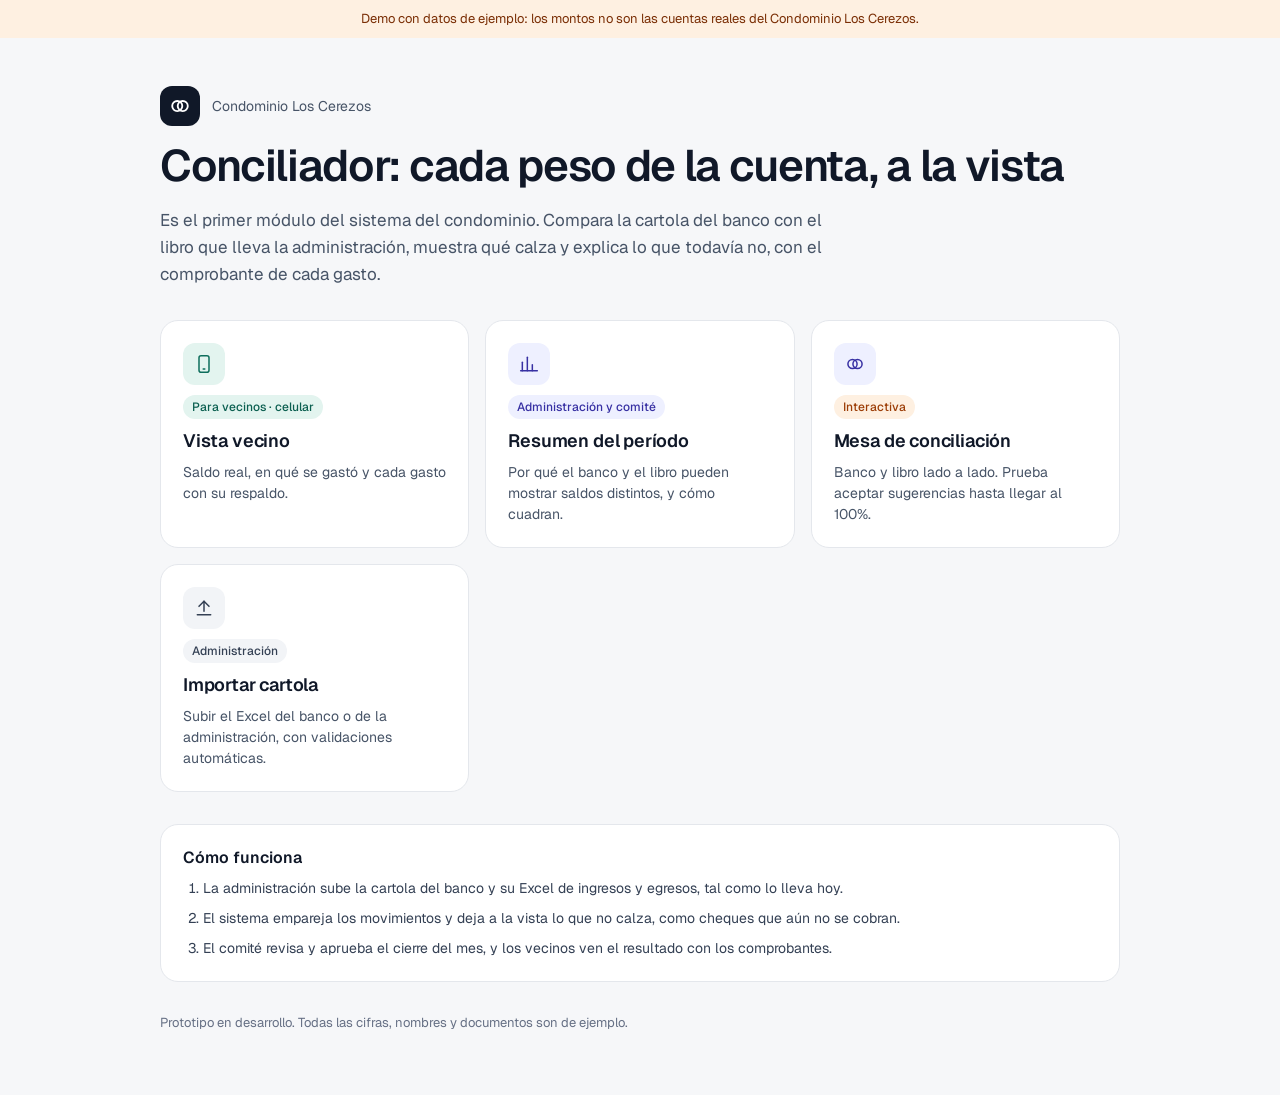
==== docs/index.html @ 902552c1 "Agrega demo de diseño del módulo Conciliador Prototipo navegable con datos de ejemplo para revisar c" ====
<!doctype html>
<html lang="es">
<head>
<meta charset="utf-8">
<meta name="viewport" content="width=device-width, initial-scale=1">
<title>Condominio Los Cerezos · Conciliador (demo)</title>
<meta name="description" content="Demo del módulo de conciliación del sistema del Condominio Los Cerezos, con datos de ejemplo.">
<link rel="stylesheet" href="https://fonts.googleapis.com/css2?family=Geist:wght@400;500;600;700&amp;family=Geist+Mono:wght@400;500;600&amp;display=swap">
<link rel="stylesheet" href="assets/styles.css">
<style>
.card { display: flex; flex-direction: column; gap: 10px; padding: 22px; border-radius: 18px; background: #FFFFFF; border: 1px solid #E4E7EC; color: #101828; transition: border-color 0.15s ease, transform 0.15s ease; }
.card:hover { border-color: #4F46E5; color: #101828; transform: translateY(-2px); }
.card:focus-visible { outline: 2px solid #4F46E5; outline-offset: 2px; }
.icon { width: 42px; height: 42px; border-radius: 12px; display: flex; align-items: center; justify-content: center; }
.tag { align-self: flex-start; display: inline-flex; align-items: center; height: 24px; padding: 0 9px; border-radius: 999px; font-size: 12px; font-weight: 500; }
</style>
</head>
<body>
<div class="demo-banner" role="note"><span>Demo con datos de ejemplo: los montos no son las cuentas reales del Condominio Los Cerezos.</span></div>

<main style="max-width: 960px; margin: 0 auto; padding: 48px 20px 64px; display: flex; flex-direction: column; gap: 32px">

<header style="display: flex; flex-direction: column; gap: 16px">
<div style="display: flex; align-items: center; gap: 12px">
<div style="width: 40px; height: 40px; border-radius: 12px; background: #101828; display: flex; align-items: center; justify-content: center; color: #FFFFFF">
<svg width="22" height="22" viewBox="0 0 24 24" fill="none" stroke="currentColor" stroke-width="2" aria-hidden="true"><circle cx="9" cy="12" r="5.5"></circle><circle cx="15" cy="12" r="5.5"></circle></svg>
</div>
<span style="font-size: 14px; color: #475467">Condominio Los Cerezos</span>
</div>
<h1 style="margin: 0; font-size: clamp(30px, 5vw, 44px); font-weight: 600; letter-spacing: -0.03em; line-height: 1.1">Conciliador: cada peso de la cuenta, a la vista</h1>
<p style="margin: 0; max-width: 680px; font-size: 17px; line-height: 1.6; color: #475467">Es el primer módulo del sistema del condominio. Compara la cartola del banco con el libro que lleva la administración, muestra qué calza y explica lo que todavía no, con el comprobante de cada gasto.</p>
</header>

<section aria-label="Pantallas de la demo" style="display: grid; grid-template-columns: repeat(auto-fit, minmax(260px, 1fr)); gap: 16px">

<a class="card" href="vecino.html">
<div class="icon" style="background: #E3F4EF; color: #0E6E5C"><svg width="20" height="20" viewBox="0 0 24 24" fill="none" stroke="currentColor" stroke-width="1.8" stroke-linecap="round" stroke-linejoin="round" aria-hidden="true"><rect x="6" y="2" width="12" height="20" rx="2.5"></rect><path d="M11 18h2"></path></svg></div>
<span class="tag" style="background: #E3F4EF; color: #0B5F50">Para vecinos · celular</span>
<span style="font-size: 18px; font-weight: 600; letter-spacing: -0.01em">Vista vecino</span>
<span style="font-size: 14px; line-height: 1.5; color: #475467">Saldo real, en qué se gastó y cada gasto con su respaldo.</span>
</a>

<a class="card" href="resumen.html">
<div class="icon" style="background: #EEF0FF; color: #3730A3"><svg width="20" height="20" viewBox="0 0 24 24" fill="none" stroke="currentColor" stroke-width="1.8" stroke-linecap="round" stroke-linejoin="round" aria-hidden="true"><path d="M4 20V10"></path><path d="M10 20V4"></path><path d="M16 20v-7"></path><path d="M22 20H2"></path></svg></div>
<span class="tag" style="background: #EEF0FF; color: #3730A3">Administración y comité</span>
<span style="font-size: 18px; font-weight: 600; letter-spacing: -0.01em">Resumen del período</span>
<span style="font-size: 14px; line-height: 1.5; color: #475467">Por qué el banco y el libro pueden mostrar saldos distintos, y cómo cuadran.</span>
</a>

<a class="card" href="conciliacion.html">
<div class="icon" style="background: #EEF0FF; color: #3730A3"><svg width="20" height="20" viewBox="0 0 24 24" fill="none" stroke="currentColor" stroke-width="1.8" stroke-linecap="round" stroke-linejoin="round" aria-hidden="true"><circle cx="9" cy="12" r="5.5"></circle><circle cx="15" cy="12" r="5.5"></circle></svg></div>
<span class="tag" style="background: #FEF0E1; color: #9C3D06">Interactiva</span>
<span style="font-size: 18px; font-weight: 600; letter-spacing: -0.01em">Mesa de conciliación</span>
<span style="font-size: 14px; line-height: 1.5; color: #475467">Banco y libro lado a lado. Prueba aceptar sugerencias hasta llegar al 100%.</span>
</a>

<a class="card" href="importar.html">
<div class="icon" style="background: #F2F4F7; color: #344054"><svg width="20" height="20" viewBox="0 0 24 24" fill="none" stroke="currentColor" stroke-width="1.8" stroke-linecap="round" stroke-linejoin="round" aria-hidden="true"><path d="M12 16V4"></path><path d="m6 10 6-6 6 6"></path><path d="M4 20h16"></path></svg></div>
<span class="tag" style="background: #F2F4F7; color: #344054">Administración</span>
<span style="font-size: 18px; font-weight: 600; letter-spacing: -0.01em">Importar cartola</span>
<span style="font-size: 14px; line-height: 1.5; color: #475467">Subir el Excel del banco o de la administración, con validaciones automáticas.</span>
</a>
</section>

<section style="display: flex; flex-direction: column; gap: 10px; padding: 22px; border-radius: 18px; background: #FFFFFF; border: 1px solid #E4E7EC">
<h2 style="margin: 0; font-size: 16px; font-weight: 600">Cómo funciona</h2>
<ol style="margin: 0; padding-left: 20px; display: flex; flex-direction: column; gap: 8px; font-size: 14px; line-height: 1.55; color: #344054">
<li>La administración sube la cartola del banco y su Excel de ingresos y egresos, tal como lo lleva hoy.</li>
<li>El sistema empareja los movimientos y deja a la vista lo que no calza, como cheques que aún no se cobran.</li>
<li>El comité revisa y aprueba el cierre del mes, y los vecinos ven el resultado con los comprobantes.</li>
</ol>
</section>

<p style="margin: 0; font-size: 13px; color: #667085">Prototipo en desarrollo. Todas las cifras, nombres y documentos son de ejemplo.</p>
</main>
</body>
</html>
---- docs/assets/styles.css ----
/* Estilos base compartidos por todas las pantallas de la demo */
body {
  margin: 0;
  background: #F6F7F9;
  color: #101828;
  font-family: 'Geist', 'Inter', system-ui, -apple-system, sans-serif;
  -webkit-font-smoothing: antialiased;
}
.num {
  font-family: 'Geist Mono', ui-monospace, SFMono-Regular, Menlo, monospace;
  font-variant-numeric: tabular-nums;
  letter-spacing: -0.02em;
}
a { color: #4F46E5; text-decoration: none; }
a:hover { color: #3730A3; }
button, select, input, textarea { font-family: inherit; }

.sr-only {
  position: absolute;
  width: 1px;
  height: 1px;
  overflow: hidden;
  clip: rect(0 0 0 0);
  white-space: nowrap;
}

/* Aviso de demo: visible en todas las páginas */
.demo-banner {
  display: flex;
  flex-wrap: wrap;
  align-items: center;
  justify-content: center;
  gap: 6px 16px;
  padding: 10px 16px;
  background: #FEF0E1;
  color: #7A2E05;
  font-size: 13px;
  line-height: 1.4;
  text-align: center;
}
.demo-banner a { color: #7A2E05; font-weight: 600; }
.demo-banner a:hover { color: #4A1B03; }

/* ---------- Mesa de conciliación ---------- */
.filter {
  display: inline-flex; align-items: center; gap: 8px;
  height: 42px; padding: 0 14px; border-radius: 12px;
  font-size: 14px; font-weight: 500; cursor: pointer;
  border: 1px solid #E4E7EC; background: #FFFFFF; color: #344054;
}
.filter .count {
  display: inline-flex; align-items: center; justify-content: center;
  min-width: 22px; height: 22px; padding: 0 6px; border-radius: 999px;
  font-size: 12px; background: #F2F4F7; color: #475467;
}
.filter.on { border-color: #101828; background: #101828; color: #FFFFFF; }
.filter.on .count { background: rgba(255,255,255,0.18); color: #FFFFFF; }

.mov-grid {
  display: grid;
  grid-template-columns: minmax(0, 1fr) 170px minmax(0, 1fr);
  gap: 16px;
  align-items: center;
}
.mov-row {
  width: 100%; padding: 14px 20px; border: 0; border-bottom: 1px solid #F2F4F7;
  text-align: left; cursor: pointer; background: #FFFFFF; color: inherit;
}
.mov-row:hover { background: #FAFAFF; }
.mov-row.sel { background: #F4F5FF; }
.mov-row:focus-visible { outline: 2px solid #4F46E5; outline-offset: -2px; }
.side {
  display: grid; grid-template-columns: 48px minmax(0, 1fr) auto;
  gap: 10px; align-items: center; min-width: 0;
}
.side .f { font-size: 12px; color: #667085; }
.side .g { overflow: hidden; text-overflow: ellipsis; white-space: nowrap; }
.side .m { font-size: 14px; font-weight: 500; color: #101828; }
.ghost {
  display: flex; align-items: center; height: 36px; padding: 0 12px;
  border-radius: 10px; border: 1px dashed #D0D5DD; font-size: 13px; color: #667085;
}
.chip {
  display: inline-flex; align-items: center; gap: 6px; height: 28px; padding: 0 11px;
  border-radius: 999px; font-size: 12px; font-weight: 500; white-space: nowrap;
}
.chip .dot { width: 7px; height: 7px; border-radius: 999px; }
.chip-conciliado { background: #E3F4EF; color: #0B5F50; }
.chip-conciliado .dot { background: #0E6E5C; }
.chip-sugerido { background: #EEF0FF; color: #3730A3; }
.chip-sugerido .dot { background: #4F46E5; }
.chip-transito { background: #EEF1F5; color: #344054; }
.chip-transito .dot { background: #667085; }
.chip-pendiente { background: #FEF0E1; color: #9C3D06; }
.chip-pendiente .dot { background: #DC6803; }

.btn-primary {
  height: 46px; padding: 0 18px; border-radius: 12px; border: 0;
  background: #4F46E5; color: #FFFFFF; font-size: 14px; font-weight: 500; cursor: pointer;
  display: inline-flex; align-items: center; justify-content: center; gap: 8px;
}
.btn-primary:hover { background: #4338CA; color: #FFFFFF; }
.btn-dark { background: #101828; }
.btn-dark:hover { background: #1D2939; }
.btn-secondary {
  height: 46px; padding: 0 18px; border-radius: 12px; border: 1px solid #D0D5DD;
  background: #FFFFFF; color: #344054; font-size: 14px; font-weight: 500; cursor: pointer;
}
.btn-disabled {
  height: 46px; padding: 0 18px; border-radius: 12px; border: 1px solid #E4E7EC;
  background: #F2F4F7; color: #667085; font-size: 14px; font-weight: 500; cursor: not-allowed;
}
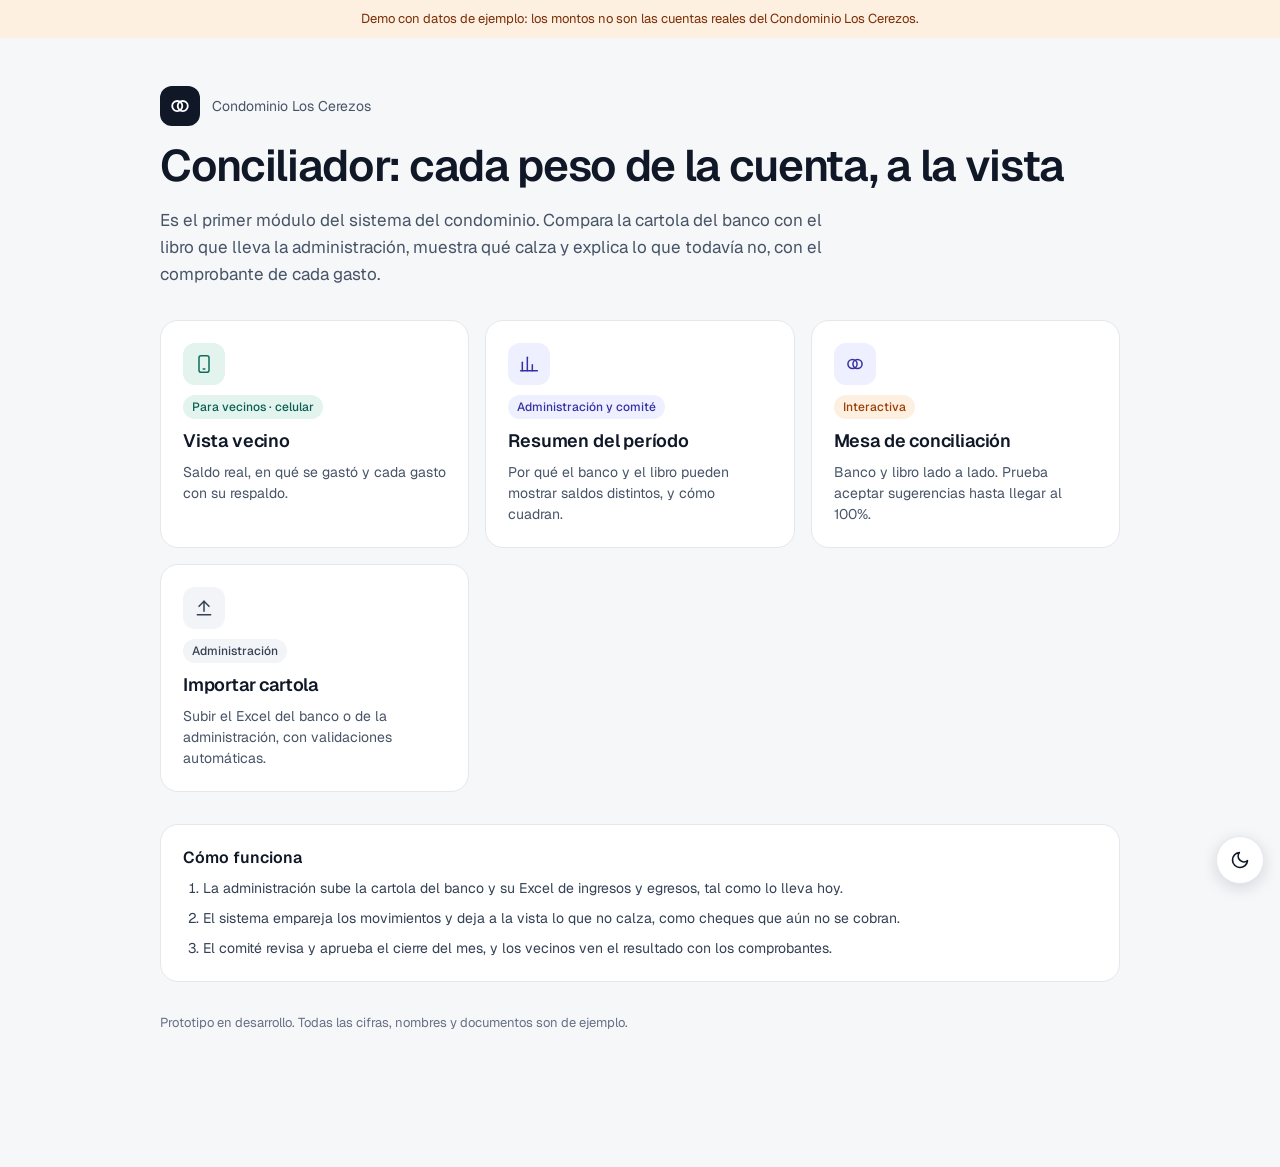
==== commit cc224144: "Agrega modo claro/oscuro a la demo Los colores pasan a variables CSS con un tema oscuro. Por defecto" ====
--- a/docs/index.html
+++ b/docs/index.html
@@ -7,9 +7,10 @@
 <meta name="description" content="Demo del módulo de conciliación del sistema del Condominio Los Cerezos, con datos de ejemplo.">
 <link rel="stylesheet" href="https://fonts.googleapis.com/css2?family=Geist:wght@400;500;600;700&amp;family=Geist+Mono:wght@400;500;600&amp;display=swap">
 <link rel="stylesheet" href="assets/styles.css">
+<script>(function(){var d=document.documentElement,t=null;try{t=localStorage.getItem('tema')}catch(e){}if(t!=='light'&&t!=='dark'){t=window.matchMedia&&matchMedia('(prefers-color-scheme: dark)').matches?'dark':'light'}d.setAttribute('data-theme',t)})();</script>
 <style>
-.card { display: flex; flex-direction: column; gap: 10px; padding: 22px; border-radius: 18px; background: #FFFFFF; border: 1px solid #E4E7EC; color: #101828; transition: border-color 0.15s ease, transform 0.15s ease; }
-.card:hover { border-color: #4F46E5; color: #101828; transform: translateY(-2px); }
+.card { display: flex; flex-direction: column; gap: 10px; padding: 22px; border-radius: 18px; background: var(--surface); border: 1px solid var(--border); color: var(--text); transition: border-color 0.15s ease, transform 0.15s ease; }
+.card:hover { border-color: #4F46E5; color: var(--text); transform: translateY(-2px); }
 .card:focus-visible { outline: 2px solid #4F46E5; outline-offset: 2px; }
 .icon { width: 42px; height: 42px; border-radius: 12px; display: flex; align-items: center; justify-content: center; }
 .tag { align-self: flex-start; display: inline-flex; align-items: center; height: 24px; padding: 0 9px; border-radius: 999px; font-size: 12px; font-weight: 500; }
@@ -22,56 +23,57 @@
 
 <header style="display: flex; flex-direction: column; gap: 16px">
 <div style="display: flex; align-items: center; gap: 12px">
-<div style="width: 40px; height: 40px; border-radius: 12px; background: #101828; display: flex; align-items: center; justify-content: center; color: #FFFFFF">
+<div style="width: 40px; height: 40px; border-radius: 12px; background: var(--ink); display: flex; align-items: center; justify-content: center; color: var(--on-ink)">
 <svg width="22" height="22" viewBox="0 0 24 24" fill="none" stroke="currentColor" stroke-width="2" aria-hidden="true"><circle cx="9" cy="12" r="5.5"></circle><circle cx="15" cy="12" r="5.5"></circle></svg>
 </div>
-<span style="font-size: 14px; color: #475467">Condominio Los Cerezos</span>
+<span style="font-size: 14px; color: var(--text-3)">Condominio Los Cerezos</span>
 </div>
 <h1 style="margin: 0; font-size: clamp(30px, 5vw, 44px); font-weight: 600; letter-spacing: -0.03em; line-height: 1.1">Conciliador: cada peso de la cuenta, a la vista</h1>
-<p style="margin: 0; max-width: 680px; font-size: 17px; line-height: 1.6; color: #475467">Es el primer módulo del sistema del condominio. Compara la cartola del banco con el libro que lleva la administración, muestra qué calza y explica lo que todavía no, con el comprobante de cada gasto.</p>
+<p style="margin: 0; max-width: 680px; font-size: 17px; line-height: 1.6; color: var(--text-3)">Es el primer módulo del sistema del condominio. Compara la cartola del banco con el libro que lleva la administración, muestra qué calza y explica lo que todavía no, con el comprobante de cada gasto.</p>
 </header>
 
 <section aria-label="Pantallas de la demo" style="display: grid; grid-template-columns: repeat(auto-fit, minmax(260px, 1fr)); gap: 16px">
 
 <a class="card" href="vecino.html">
-<div class="icon" style="background: #E3F4EF; color: #0E6E5C"><svg width="20" height="20" viewBox="0 0 24 24" fill="none" stroke="currentColor" stroke-width="1.8" stroke-linecap="round" stroke-linejoin="round" aria-hidden="true"><rect x="6" y="2" width="12" height="20" rx="2.5"></rect><path d="M11 18h2"></path></svg></div>
-<span class="tag" style="background: #E3F4EF; color: #0B5F50">Para vecinos · celular</span>
+<div class="icon" style="background: var(--ok-soft); color: var(--ok-text)"><svg width="20" height="20" viewBox="0 0 24 24" fill="none" stroke="currentColor" stroke-width="1.8" stroke-linecap="round" stroke-linejoin="round" aria-hidden="true"><rect x="6" y="2" width="12" height="20" rx="2.5"></rect><path d="M11 18h2"></path></svg></div>
+<span class="tag" style="background: var(--ok-soft); color: var(--ok-strong)">Para vecinos · celular</span>
 <span style="font-size: 18px; font-weight: 600; letter-spacing: -0.01em">Vista vecino</span>
-<span style="font-size: 14px; line-height: 1.5; color: #475467">Saldo real, en qué se gastó y cada gasto con su respaldo.</span>
+<span style="font-size: 14px; line-height: 1.5; color: var(--text-3)">Saldo real, en qué se gastó y cada gasto con su respaldo.</span>
 </a>
 
 <a class="card" href="resumen.html">
-<div class="icon" style="background: #EEF0FF; color: #3730A3"><svg width="20" height="20" viewBox="0 0 24 24" fill="none" stroke="currentColor" stroke-width="1.8" stroke-linecap="round" stroke-linejoin="round" aria-hidden="true"><path d="M4 20V10"></path><path d="M10 20V4"></path><path d="M16 20v-7"></path><path d="M22 20H2"></path></svg></div>
-<span class="tag" style="background: #EEF0FF; color: #3730A3">Administración y comité</span>
+<div class="icon" style="background: var(--accent-soft); color: var(--accent-strong)"><svg width="20" height="20" viewBox="0 0 24 24" fill="none" stroke="currentColor" stroke-width="1.8" stroke-linecap="round" stroke-linejoin="round" aria-hidden="true"><path d="M4 20V10"></path><path d="M10 20V4"></path><path d="M16 20v-7"></path><path d="M22 20H2"></path></svg></div>
+<span class="tag" style="background: var(--accent-soft); color: var(--accent-strong)">Administración y comité</span>
 <span style="font-size: 18px; font-weight: 600; letter-spacing: -0.01em">Resumen del período</span>
-<span style="font-size: 14px; line-height: 1.5; color: #475467">Por qué el banco y el libro pueden mostrar saldos distintos, y cómo cuadran.</span>
+<span style="font-size: 14px; line-height: 1.5; color: var(--text-3)">Por qué el banco y el libro pueden mostrar saldos distintos, y cómo cuadran.</span>
 </a>
 
 <a class="card" href="conciliacion.html">
-<div class="icon" style="background: #EEF0FF; color: #3730A3"><svg width="20" height="20" viewBox="0 0 24 24" fill="none" stroke="currentColor" stroke-width="1.8" stroke-linecap="round" stroke-linejoin="round" aria-hidden="true"><circle cx="9" cy="12" r="5.5"></circle><circle cx="15" cy="12" r="5.5"></circle></svg></div>
-<span class="tag" style="background: #FEF0E1; color: #9C3D06">Interactiva</span>
+<div class="icon" style="background: var(--accent-soft); color: var(--accent-strong)"><svg width="20" height="20" viewBox="0 0 24 24" fill="none" stroke="currentColor" stroke-width="1.8" stroke-linecap="round" stroke-linejoin="round" aria-hidden="true"><circle cx="9" cy="12" r="5.5"></circle><circle cx="15" cy="12" r="5.5"></circle></svg></div>
+<span class="tag" style="background: var(--warn-soft); color: var(--warn-strong)">Interactiva</span>
 <span style="font-size: 18px; font-weight: 600; letter-spacing: -0.01em">Mesa de conciliación</span>
-<span style="font-size: 14px; line-height: 1.5; color: #475467">Banco y libro lado a lado. Prueba aceptar sugerencias hasta llegar al 100%.</span>
+<span style="font-size: 14px; line-height: 1.5; color: var(--text-3)">Banco y libro lado a lado. Prueba aceptar sugerencias hasta llegar al 100%.</span>
 </a>
 
 <a class="card" href="importar.html">
-<div class="icon" style="background: #F2F4F7; color: #344054"><svg width="20" height="20" viewBox="0 0 24 24" fill="none" stroke="currentColor" stroke-width="1.8" stroke-linecap="round" stroke-linejoin="round" aria-hidden="true"><path d="M12 16V4"></path><path d="m6 10 6-6 6 6"></path><path d="M4 20h16"></path></svg></div>
-<span class="tag" style="background: #F2F4F7; color: #344054">Administración</span>
+<div class="icon" style="background: var(--subtle); color: var(--text-2)"><svg width="20" height="20" viewBox="0 0 24 24" fill="none" stroke="currentColor" stroke-width="1.8" stroke-linecap="round" stroke-linejoin="round" aria-hidden="true"><path d="M12 16V4"></path><path d="m6 10 6-6 6 6"></path><path d="M4 20h16"></path></svg></div>
+<span class="tag" style="background: var(--subtle); color: var(--text-2)">Administración</span>
 <span style="font-size: 18px; font-weight: 600; letter-spacing: -0.01em">Importar cartola</span>
-<span style="font-size: 14px; line-height: 1.5; color: #475467">Subir el Excel del banco o de la administración, con validaciones automáticas.</span>
+<span style="font-size: 14px; line-height: 1.5; color: var(--text-3)">Subir el Excel del banco o de la administración, con validaciones automáticas.</span>
 </a>
 </section>
 
-<section style="display: flex; flex-direction: column; gap: 10px; padding: 22px; border-radius: 18px; background: #FFFFFF; border: 1px solid #E4E7EC">
+<section style="display: flex; flex-direction: column; gap: 10px; padding: 22px; border-radius: 18px; background: var(--surface); border: 1px solid var(--border)">
 <h2 style="margin: 0; font-size: 16px; font-weight: 600">Cómo funciona</h2>
-<ol style="margin: 0; padding-left: 20px; display: flex; flex-direction: column; gap: 8px; font-size: 14px; line-height: 1.55; color: #344054">
+<ol style="margin: 0; padding-left: 20px; display: flex; flex-direction: column; gap: 8px; font-size: 14px; line-height: 1.55; color: var(--text-2)">
 <li>La administración sube la cartola del banco y su Excel de ingresos y egresos, tal como lo lleva hoy.</li>
 <li>El sistema empareja los movimientos y deja a la vista lo que no calza, como cheques que aún no se cobran.</li>
 <li>El comité revisa y aprueba el cierre del mes, y los vecinos ven el resultado con los comprobantes.</li>
 </ol>
 </section>
 
-<p style="margin: 0; font-size: 13px; color: #667085">Prototipo en desarrollo. Todas las cifras, nombres y documentos son de ejemplo.</p>
+<p style="margin: 0; font-size: 13px; color: var(--muted)">Prototipo en desarrollo. Todas las cifras, nombres y documentos son de ejemplo.</p>
 </main>
+<script src="assets/theme.js"></script>
 </body>
 </html>
--- a/docs/assets/styles.css
+++ b/docs/assets/styles.css
@@ -1,8 +1,52 @@
+/* ---------- Temas: claro (por defecto) y oscuro ---------- */
+:root {
+  color-scheme: light;
+  --bg: #F6F7F9; --surface: #FFFFFF; --surface-2: #FCFCFD; --surface-3: #F9FAFB;
+  --subtle: #F2F4F7; --track: #EAECF0; --line: #E4E7EC; --line-strong: #D0D5DD;
+  --transit-bg: #EEF1F5; --row-hover: #FAFAFF; --row-sel: #F4F5FF;
+  --accent-soft: #EEF0FF; --ok-soft: #E3F4EF; --warn-soft: #FEF0E1;
+  --ink: #101828; --ink-hover: #1D2939;
+  --text: #101828; --text-2: #344054; --text-3: #475467; --muted: #667085; --dim: #98A2B3;
+  --on-ink: #FFFFFF; --on-ink-2: #D0D5DD;
+  --accent-text: #4F46E5; --accent-strong: #3730A3;
+  --ok-text: #0E6E5C; --ok-strong: #0B5F50;
+  --warn-text: #B54708; --warn-strong: #9C3D06;
+  --banner-text: #7A2E05; --banner-hover: #4A1B03;
+  --border: #E4E7EC; --border-soft: #EAECF0; --border-faint: #F2F4F7; --border-strong: #D0D5DD;
+}
+:root[data-theme="dark"] {
+  color-scheme: dark;
+  --bg: #0B0F17; --surface: #141A24; --surface-2: #18202C; --surface-3: #19212D;
+  --subtle: #1F2834; --track: #273141; --line: #273141; --line-strong: #3A4555;
+  --transit-bg: #263042; --row-hover: #19202E; --row-sel: #1D2240;
+  --accent-soft: #252A57; --ok-soft: #0F3229; --warn-soft: #3A230F;
+  --ink: #344054; --ink-hover: #475467;
+  --text: #F2F4F7; --text-2: #D0D5DD; --text-3: #AEB6C3; --muted: #8F99AA; --dim: #6B7586;
+  --on-ink: #FFFFFF; --on-ink-2: #D0D5DD;
+  --accent-text: #A5B0FF; --accent-strong: #C7CDFF;
+  --ok-text: #5CD3B2; --ok-strong: #8BE3CA;
+  --warn-text: #FDB27A; --warn-strong: #FDBF92;
+  --banner-text: #FCD9BD; --banner-hover: #FFFFFF;
+  --border: #273141; --border-soft: #222B39; --border-faint: #1C2430; --border-strong: #3A4555;
+}
+
+/* Botón para cambiar de tema (lo inserta assets/theme.js) */
+.theme-toggle {
+  position: fixed; right: 16px; bottom: 16px; z-index: 50;
+  width: 48px; height: 48px; border-radius: 999px;
+  border: 1px solid var(--border); background: var(--surface); color: var(--text);
+  display: flex; align-items: center; justify-content: center; cursor: pointer;
+  box-shadow: 0 4px 16px rgba(16, 24, 40, 0.14);
+}
+.theme-toggle:hover { border-color: var(--border-strong); }
+.theme-toggle:focus-visible { outline: 2px solid #4F46E5; outline-offset: 2px; }
+body { padding-bottom: 72px; }
+
 /* Estilos base compartidos por todas las pantallas de la demo */
 body {
   margin: 0;
-  background: #F6F7F9;
-  color: #101828;
+  background: var(--bg);
+  color: var(--text);
   font-family: 'Geist', 'Inter', system-ui, -apple-system, sans-serif;
   -webkit-font-smoothing: antialiased;
 }
@@ -11,8 +55,8 @@
   font-variant-numeric: tabular-nums;
   letter-spacing: -0.02em;
 }
-a { color: #4F46E5; text-decoration: none; }
-a:hover { color: #3730A3; }
+a { color: var(--accent-text); text-decoration: none; }
+a:hover { color: var(--accent-strong); }
 button, select, input, textarea { font-family: inherit; }
 
 .sr-only {
@@ -32,29 +76,29 @@
   justify-content: center;
   gap: 6px 16px;
   padding: 10px 16px;
-  background: #FEF0E1;
-  color: #7A2E05;
+  background: var(--warn-soft);
+  color: var(--banner-text);
   font-size: 13px;
   line-height: 1.4;
   text-align: center;
 }
-.demo-banner a { color: #7A2E05; font-weight: 600; }
-.demo-banner a:hover { color: #4A1B03; }
+.demo-banner a { color: var(--banner-text); font-weight: 600; }
+.demo-banner a:hover { color: var(--banner-hover); }
 
 /* ---------- Mesa de conciliación ---------- */
 .filter {
   display: inline-flex; align-items: center; gap: 8px;
   height: 42px; padding: 0 14px; border-radius: 12px;
   font-size: 14px; font-weight: 500; cursor: pointer;
-  border: 1px solid #E4E7EC; background: #FFFFFF; color: #344054;
+  border: 1px solid var(--border); background: var(--surface); color: var(--text-2);
 }
 .filter .count {
   display: inline-flex; align-items: center; justify-content: center;
   min-width: 22px; height: 22px; padding: 0 6px; border-radius: 999px;
-  font-size: 12px; background: #F2F4F7; color: #475467;
+  font-size: 12px; background: var(--subtle); color: var(--text-3);
 }
-.filter.on { border-color: #101828; background: #101828; color: #FFFFFF; }
-.filter.on .count { background: rgba(255,255,255,0.18); color: #FFFFFF; }
+.filter.on { border-color: var(--ink); background: var(--ink); color: var(--on-ink); }
+.filter.on .count { background: rgba(255,255,255,0.18); color: var(--on-ink); }
 
 .mov-grid {
   display: grid;
@@ -63,50 +107,50 @@
   align-items: center;
 }
 .mov-row {
-  width: 100%; padding: 14px 20px; border: 0; border-bottom: 1px solid #F2F4F7;
-  text-align: left; cursor: pointer; background: #FFFFFF; color: inherit;
+  width: 100%; padding: 14px 20px; border: 0; border-bottom: 1px solid var(--border-faint);
+  text-align: left; cursor: pointer; background: var(--surface); color: inherit;
 }
-.mov-row:hover { background: #FAFAFF; }
-.mov-row.sel { background: #F4F5FF; }
+.mov-row:hover { background: var(--row-hover); }
+.mov-row.sel { background: var(--row-sel); }
 .mov-row:focus-visible { outline: 2px solid #4F46E5; outline-offset: -2px; }
 .side {
   display: grid; grid-template-columns: 48px minmax(0, 1fr) auto;
   gap: 10px; align-items: center; min-width: 0;
 }
-.side .f { font-size: 12px; color: #667085; }
+.side .f { font-size: 12px; color: var(--muted); }
 .side .g { overflow: hidden; text-overflow: ellipsis; white-space: nowrap; }
-.side .m { font-size: 14px; font-weight: 500; color: #101828; }
+.side .m { font-size: 14px; font-weight: 500; color: var(--text); }
 .ghost {
   display: flex; align-items: center; height: 36px; padding: 0 12px;
-  border-radius: 10px; border: 1px dashed #D0D5DD; font-size: 13px; color: #667085;
+  border-radius: 10px; border: 1px dashed var(--border-strong); font-size: 13px; color: var(--muted);
 }
 .chip {
   display: inline-flex; align-items: center; gap: 6px; height: 28px; padding: 0 11px;
   border-radius: 999px; font-size: 12px; font-weight: 500; white-space: nowrap;
 }
 .chip .dot { width: 7px; height: 7px; border-radius: 999px; }
-.chip-conciliado { background: #E3F4EF; color: #0B5F50; }
+.chip-conciliado { background: var(--ok-soft); color: var(--ok-strong); }
 .chip-conciliado .dot { background: #0E6E5C; }
-.chip-sugerido { background: #EEF0FF; color: #3730A3; }
+.chip-sugerido { background: var(--accent-soft); color: var(--accent-strong); }
 .chip-sugerido .dot { background: #4F46E5; }
-.chip-transito { background: #EEF1F5; color: #344054; }
+.chip-transito { background: var(--transit-bg); color: var(--text-2); }
 .chip-transito .dot { background: #667085; }
-.chip-pendiente { background: #FEF0E1; color: #9C3D06; }
+.chip-pendiente { background: var(--warn-soft); color: var(--warn-strong); }
 .chip-pendiente .dot { background: #DC6803; }
 
 .btn-primary {
   height: 46px; padding: 0 18px; border-radius: 12px; border: 0;
-  background: #4F46E5; color: #FFFFFF; font-size: 14px; font-weight: 500; cursor: pointer;
+  background: #4F46E5; color: var(--on-ink); font-size: 14px; font-weight: 500; cursor: pointer;
   display: inline-flex; align-items: center; justify-content: center; gap: 8px;
 }
-.btn-primary:hover { background: #4338CA; color: #FFFFFF; }
-.btn-dark { background: #101828; }
-.btn-dark:hover { background: #1D2939; }
+.btn-primary:hover { background: #4338CA; color: var(--on-ink); }
+.btn-dark { background: var(--ink); }
+.btn-dark:hover { background: var(--ink-hover); }
 .btn-secondary {
-  height: 46px; padding: 0 18px; border-radius: 12px; border: 1px solid #D0D5DD;
-  background: #FFFFFF; color: #344054; font-size: 14px; font-weight: 500; cursor: pointer;
+  height: 46px; padding: 0 18px; border-radius: 12px; border: 1px solid var(--border-strong);
+  background: var(--surface); color: var(--text-2); font-size: 14px; font-weight: 500; cursor: pointer;
 }
 .btn-disabled {
-  height: 46px; padding: 0 18px; border-radius: 12px; border: 1px solid #E4E7EC;
-  background: #F2F4F7; color: #667085; font-size: 14px; font-weight: 500; cursor: not-allowed;
+  height: 46px; padding: 0 18px; border-radius: 12px; border: 1px solid var(--border);
+  background: var(--subtle); color: var(--muted); font-size: 14px; font-weight: 500; cursor: not-allowed;
 }
